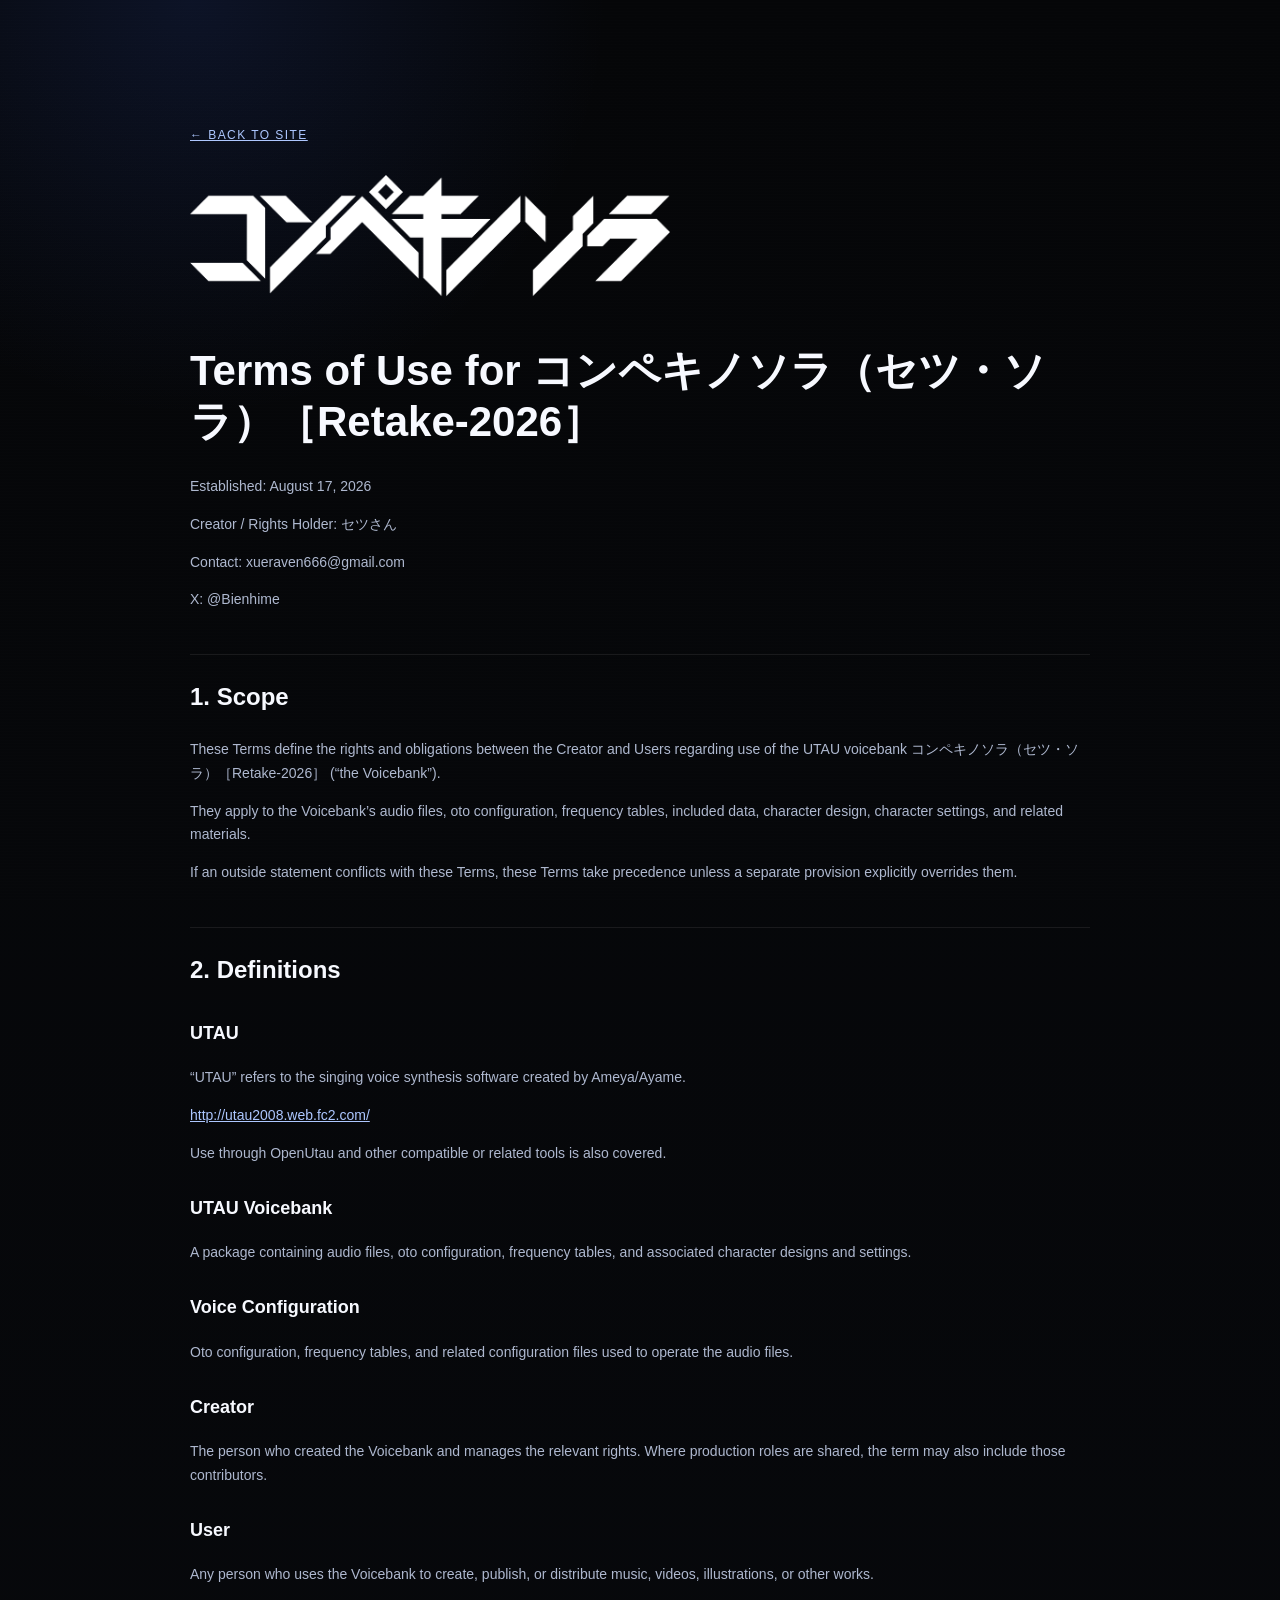
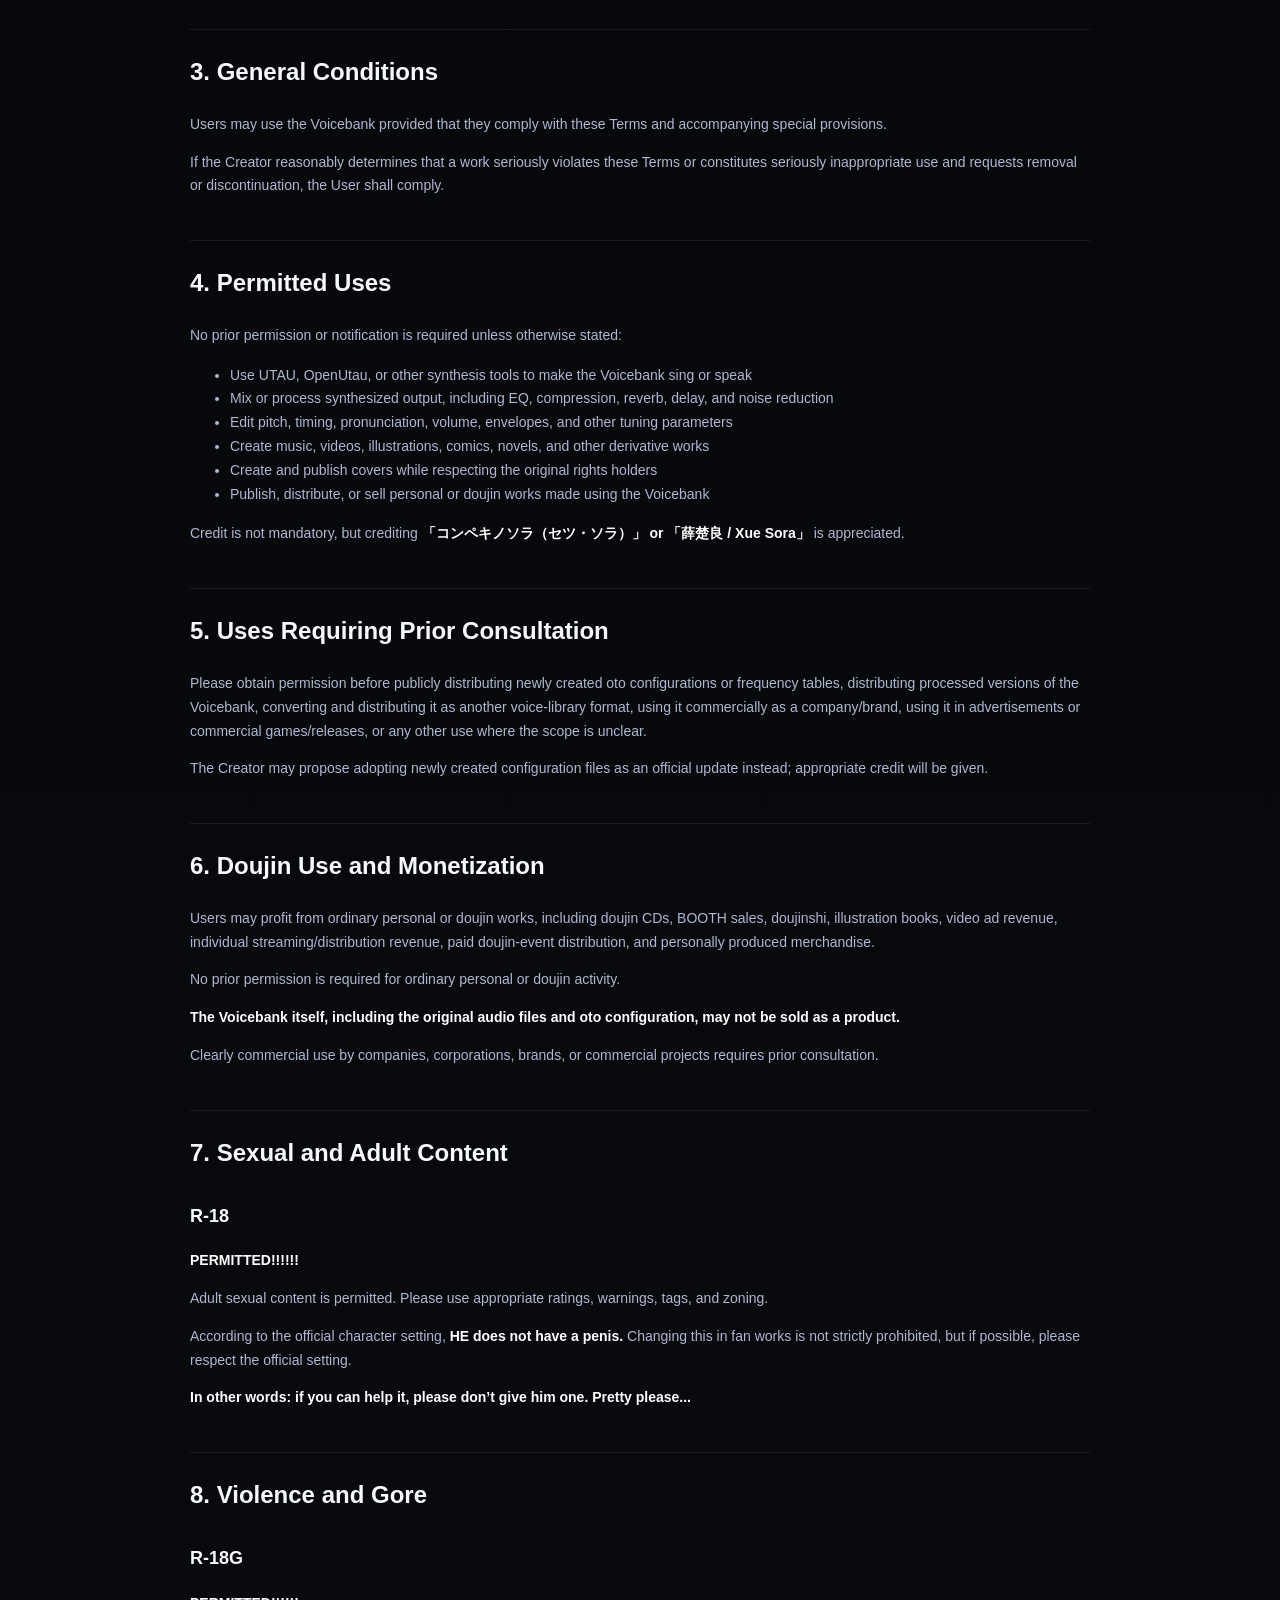
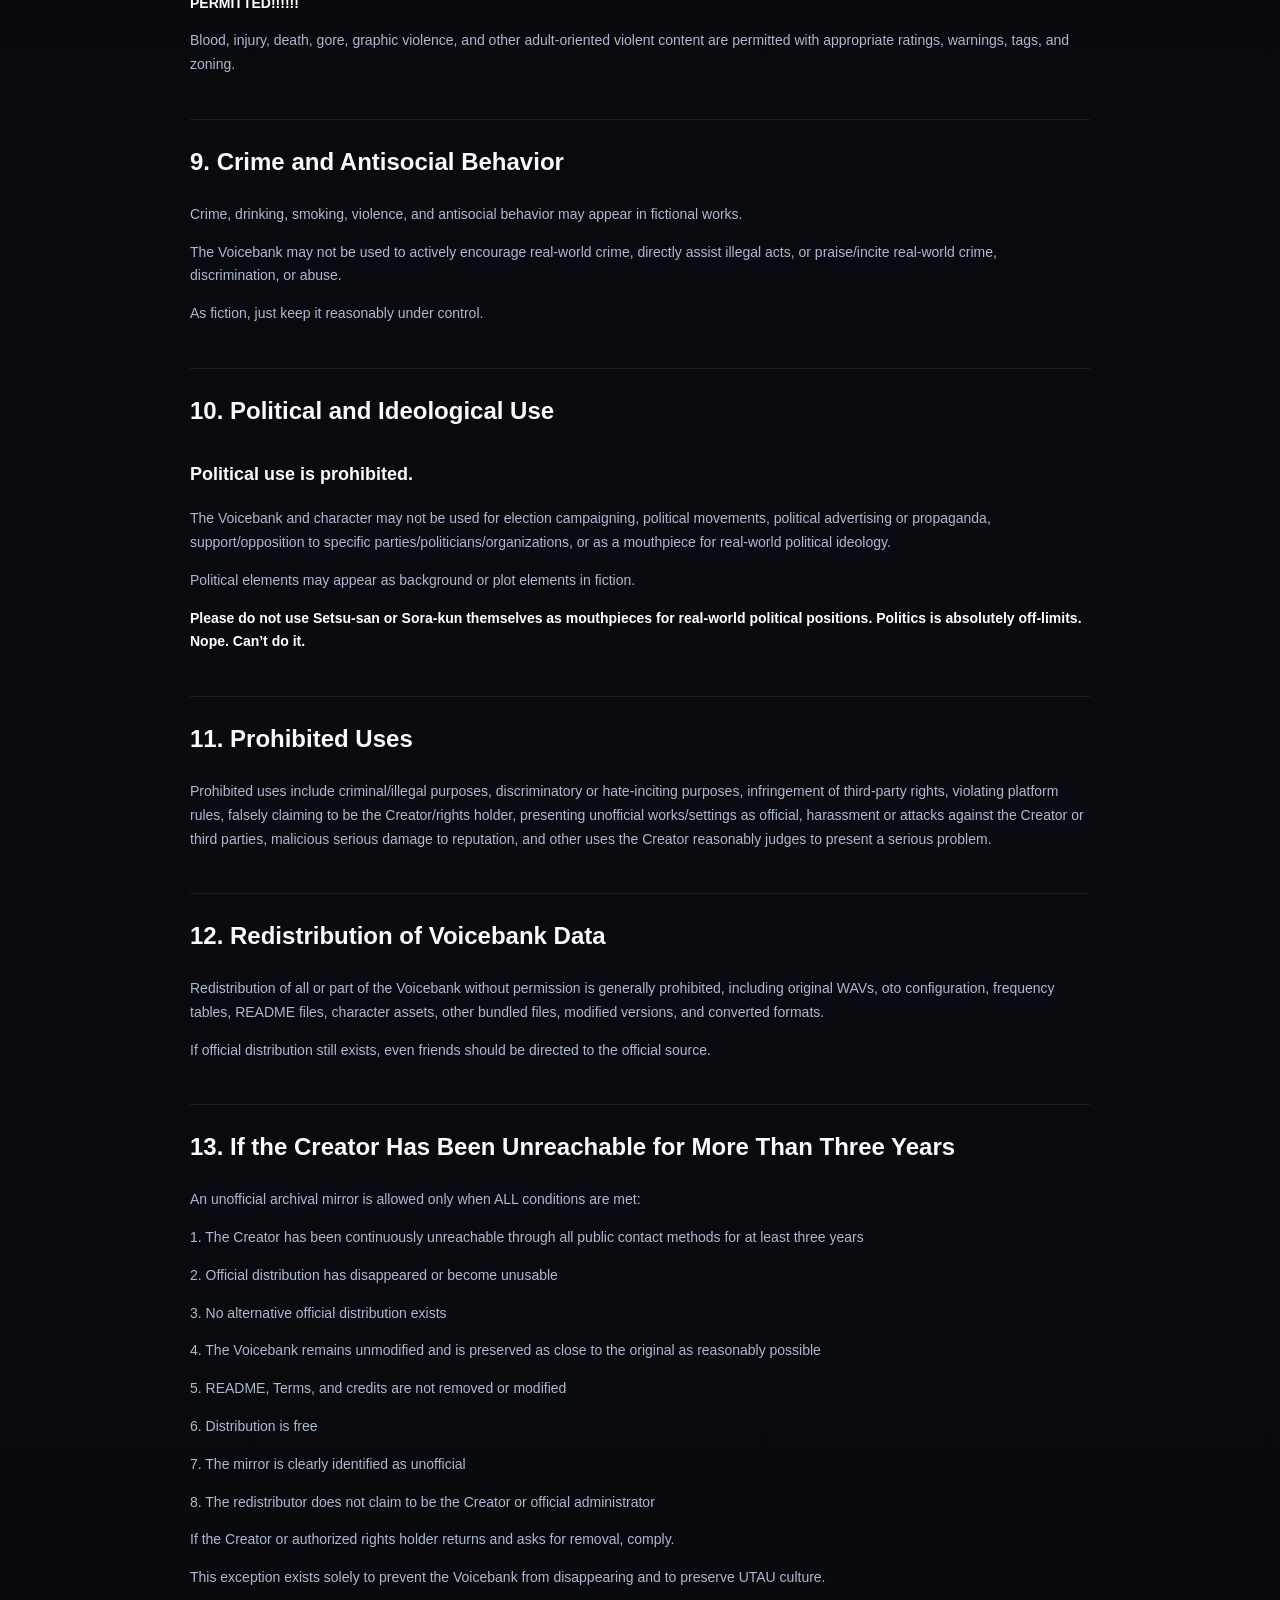
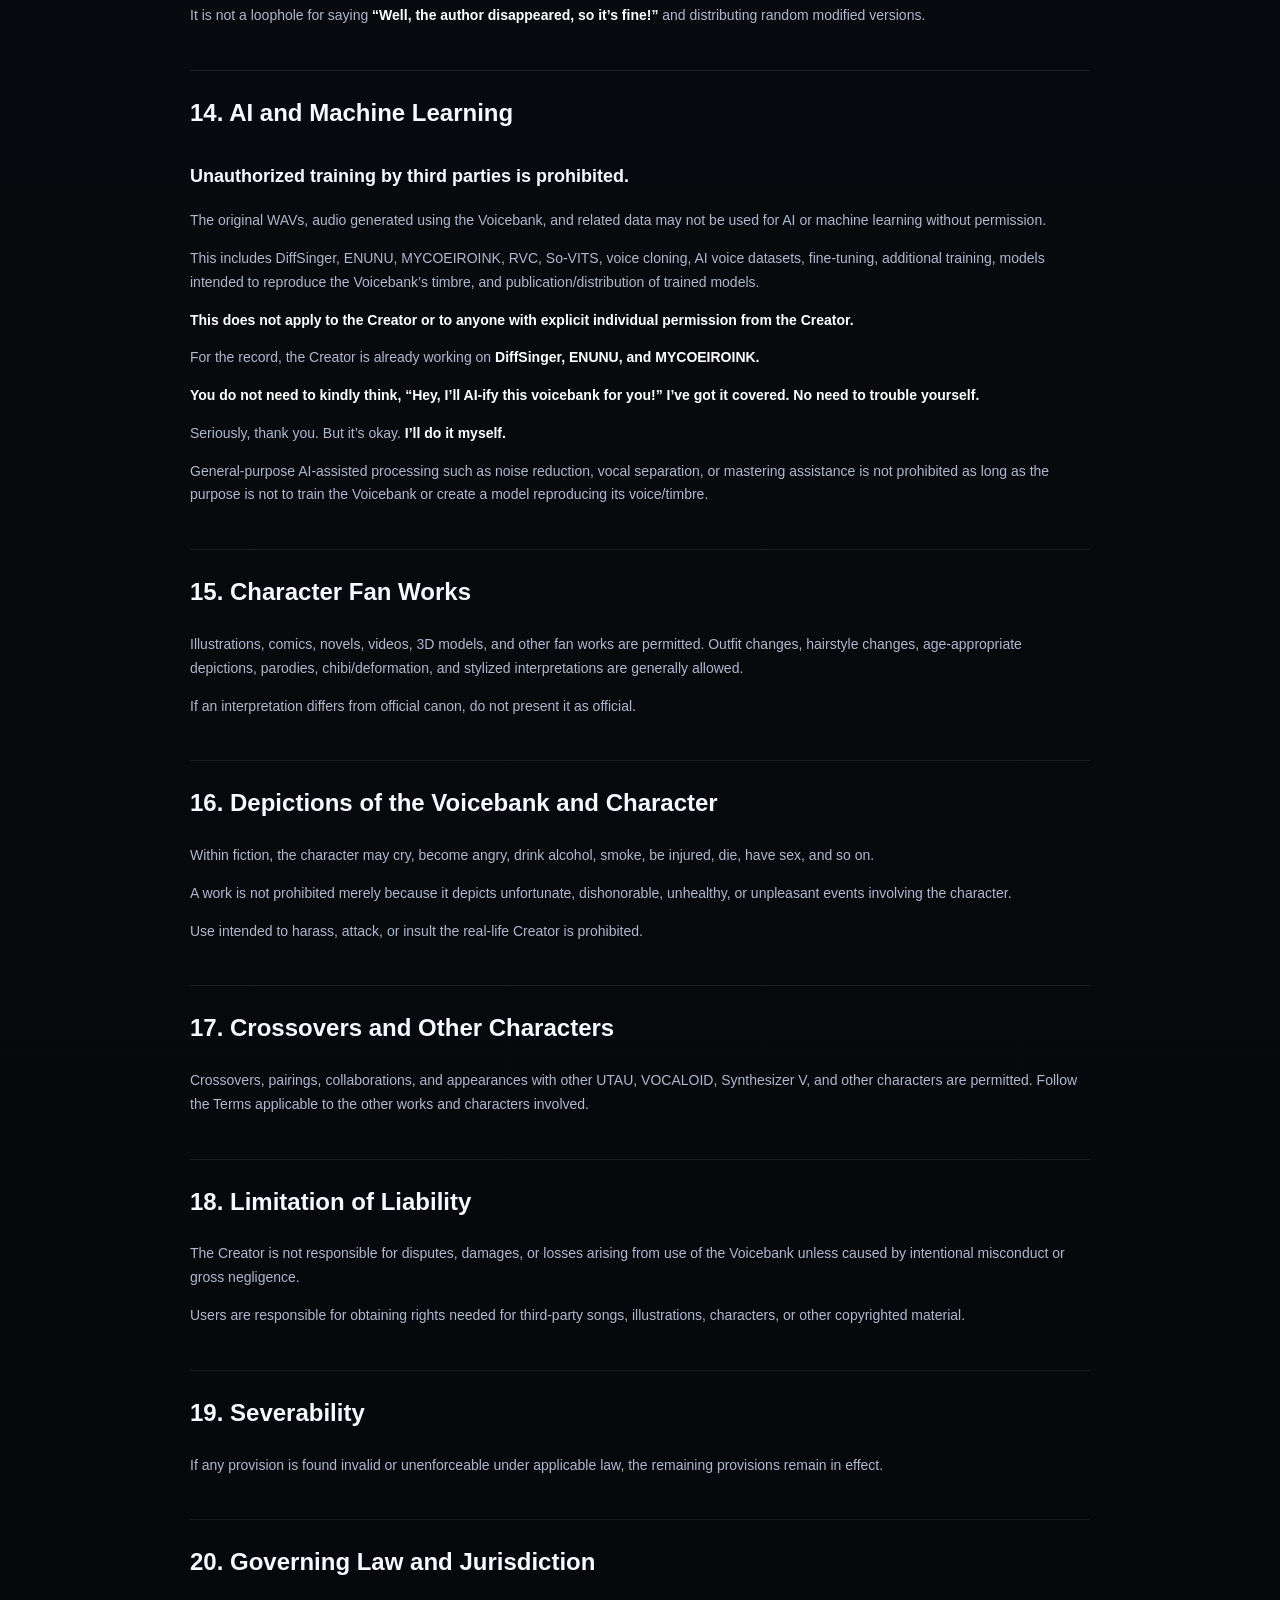
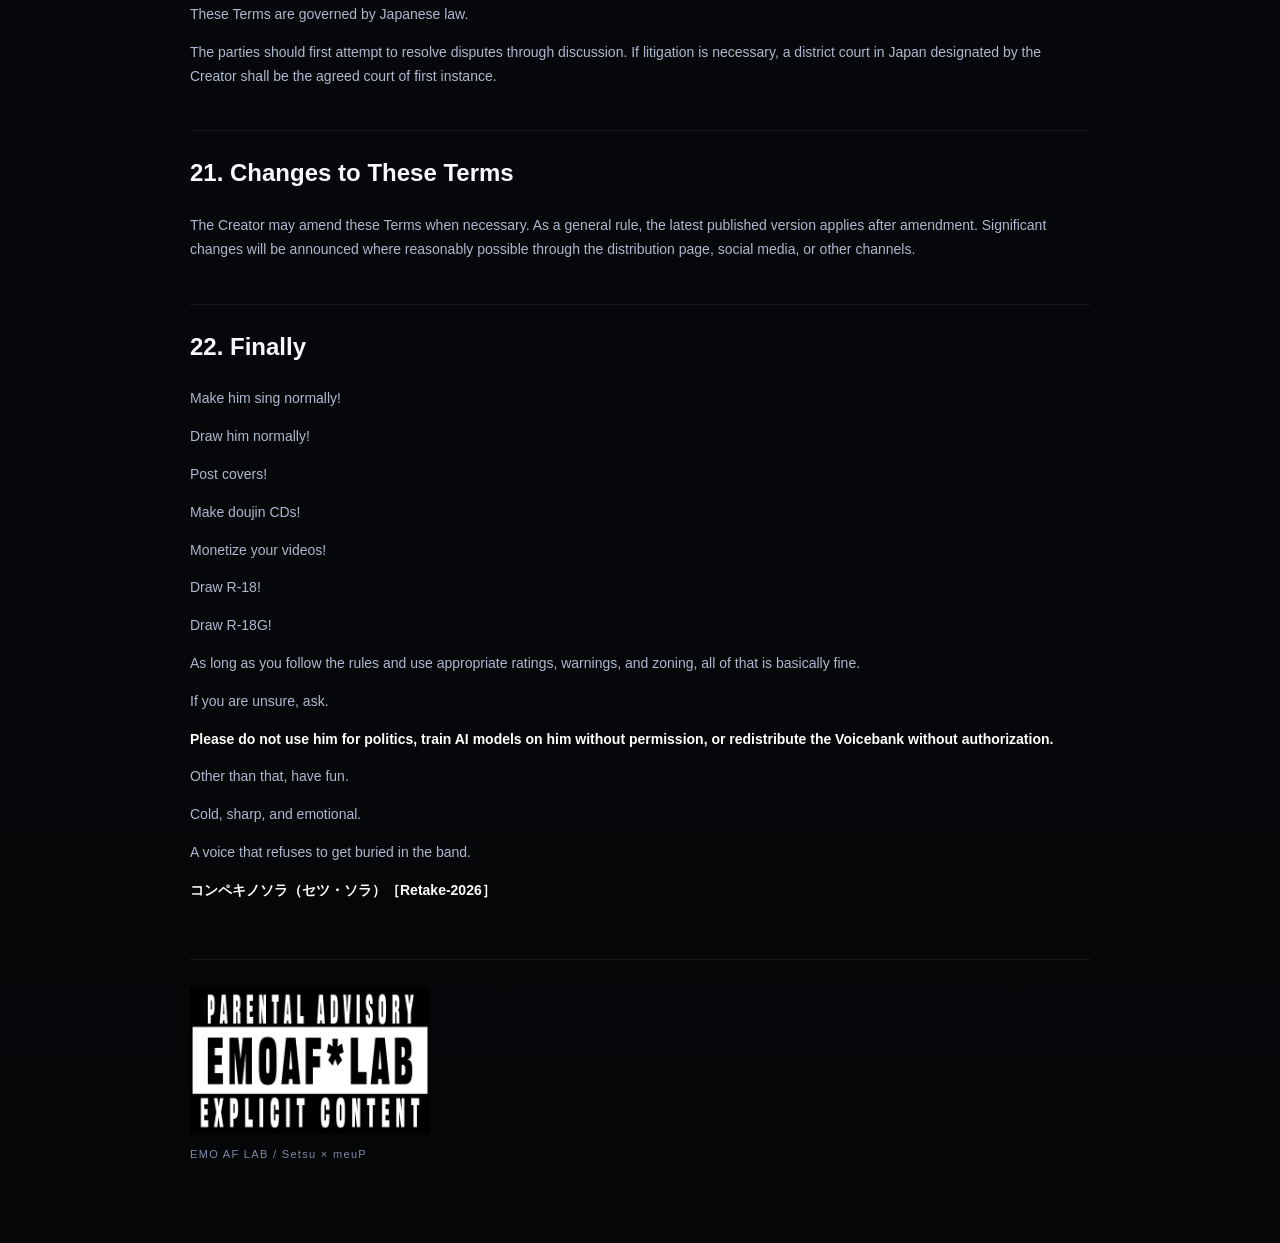
==== terms-en.html @ 0fb24a4a "Upload official website" ====
<!DOCTYPE html><html lang="en"><head><meta charset="UTF-8"><meta name="viewport" content="width=device-width,initial-scale=1">
<title>Terms of Use | コンペキノソラ</title><link rel="stylesheet" href="style.css">

<style>
.terms-page{padding:120px 0 80px}
.terms-logo{width:min(480px,80%);margin-bottom:40px}
.terms-body{max-width:900px}
.terms-body h1{font-size:42px;line-height:1.2}
.terms-body h2{font-size:24px;margin-top:42px;border-top:1px solid rgba(255,255,255,.08);padding-top:22px}
.terms-body h3{font-size:18px;margin-top:27px}
.terms-body p,.terms-body li{color:#aeb8cf;font-size:14px}
.terms-body strong{color:#fff}
.terms-body a{color:#adc7ff;text-decoration:underline}
.back{display:inline-block;margin:0 0 30px;color:#91adf4;font-size:12px;letter-spacing:.12em}
.terms-duo-footer{
  margin-top:56px;
  padding-top:28px;
  border-top:1px solid rgba(255,255,255,.08);
  display:flex;
  flex-direction:column;
  align-items:flex-start;
  gap:12px;
}
.terms-duo-logo{
  width:min(240px,58vw);
  display:block;
}
.terms-duo-footer p{
  margin:0;
  color:#7d8aa8;
  font-size:11px;
  letter-spacing:.12em;
}
</style>
</head><body><div class="terms-page"><div class="wrap terms-body">
<a class="back" href="index.html">← BACK TO SITE</a><img class="terms-logo" src="assets/logo-white.png" alt="">
<h1>Terms of Use for コンペキノソラ（セツ・ソラ）［Retake-2026］</h1>
<p>Established: August 17, 2026</p>
<p>Creator / Rights Holder: セツさん</p>
<p>Contact: xueraven666@gmail.com</p>
<p>X: @Bienhime</p>
<h2>1. Scope</h2>
<p>These Terms define the rights and obligations between the Creator and Users regarding use of the UTAU voicebank コンペキノソラ（セツ・ソラ）［Retake-2026］ (“the Voicebank”).</p>
<p>They apply to the Voicebank’s audio files, oto configuration, frequency tables, included data, character design, character settings, and related materials.</p>
<p>If an outside statement conflicts with these Terms, these Terms take precedence unless a separate provision explicitly overrides them.</p>
<h2>2. Definitions</h2>
<h3>UTAU</h3>
<p>“UTAU” refers to the singing voice synthesis software created by Ameya/Ayame.</p>
<p><a href="http://utau2008.web.fc2.com/" target="_blank" rel="noreferrer">http://utau2008.web.fc2.com/</a></p>
<p>Use through OpenUtau and other compatible or related tools is also covered.</p>
<h3>UTAU Voicebank</h3>
<p>A package containing audio files, oto configuration, frequency tables, and associated character designs and settings.</p>
<h3>Voice Configuration</h3>
<p>Oto configuration, frequency tables, and related configuration files used to operate the audio files.</p>
<h3>Creator</h3>
<p>The person who created the Voicebank and manages the relevant rights. Where production roles are shared, the term may also include those contributors.</p>
<h3>User</h3>
<p>Any person who uses the Voicebank to create, publish, or distribute music, videos, illustrations, or other works.</p>
<h2>3. General Conditions</h2>
<p>Users may use the Voicebank provided that they comply with these Terms and accompanying special provisions.</p>
<p>If the Creator reasonably determines that a work seriously violates these Terms or constitutes seriously inappropriate use and requests removal or discontinuation, the User shall comply.</p>
<h2>4. Permitted Uses</h2>
<p>No prior permission or notification is required unless otherwise stated:</p>
<ul>
<li>Use UTAU, OpenUtau, or other synthesis tools to make the Voicebank sing or speak</li>
<li>Mix or process synthesized output, including EQ, compression, reverb, delay, and noise reduction</li>
<li>Edit pitch, timing, pronunciation, volume, envelopes, and other tuning parameters</li>
<li>Create music, videos, illustrations, comics, novels, and other derivative works</li>
<li>Create and publish covers while respecting the original rights holders</li>
<li>Publish, distribute, or sell personal or doujin works made using the Voicebank</li>
</ul>
<p>Credit is not mandatory, but crediting <strong>「コンペキノソラ（セツ・ソラ）」 or 「薛楚良 / Xue Sora」</strong> is appreciated.</p>
<h2>5. Uses Requiring Prior Consultation</h2>
<p>Please obtain permission before publicly distributing newly created oto configurations or frequency tables, distributing processed versions of the Voicebank, converting and distributing it as another voice-library format, using it commercially as a company/brand, using it in advertisements or commercial games/releases, or any other use where the scope is unclear.</p>
<p>The Creator may propose adopting newly created configuration files as an official update instead; appropriate credit will be given.</p>
<h2>6. Doujin Use and Monetization</h2>
<p>Users may profit from ordinary personal or doujin works, including doujin CDs, BOOTH sales, doujinshi, illustration books, video ad revenue, individual streaming/distribution revenue, paid doujin-event distribution, and personally produced merchandise.</p>
<p>No prior permission is required for ordinary personal or doujin activity.</p>
<p><strong>The Voicebank itself, including the original audio files and oto configuration, may not be sold as a product.</strong></p>
<p>Clearly commercial use by companies, corporations, brands, or commercial projects requires prior consultation.</p>
<h2>7. Sexual and Adult Content</h2>
<h3>R-18</h3>
<p><strong>PERMITTED!!!!!!</strong></p>
<p>Adult sexual content is permitted. Please use appropriate ratings, warnings, tags, and zoning.</p>
<p>According to the official character setting, <strong>HE does not have a penis.</strong> Changing this in fan works is not strictly prohibited, but if possible, please respect the official setting.</p>
<p><strong>In other words: if you can help it, please don’t give him one. Pretty please...</strong></p>
<h2>8. Violence and Gore</h2>
<h3>R-18G</h3>
<p><strong>PERMITTED!!!!!!</strong></p>
<p>Blood, injury, death, gore, graphic violence, and other adult-oriented violent content are permitted with appropriate ratings, warnings, tags, and zoning.</p>
<h2>9. Crime and Antisocial Behavior</h2>
<p>Crime, drinking, smoking, violence, and antisocial behavior may appear in fictional works.</p>
<p>The Voicebank may not be used to actively encourage real-world crime, directly assist illegal acts, or praise/incite real-world crime, discrimination, or abuse.</p>
<p>As fiction, just keep it reasonably under control.</p>
<h2>10. Political and Ideological Use</h2>
<h3>Political use is prohibited.</h3>
<p>The Voicebank and character may not be used for election campaigning, political movements, political advertising or propaganda, support/opposition to specific parties/politicians/organizations, or as a mouthpiece for real-world political ideology.</p>
<p>Political elements may appear as background or plot elements in fiction.</p>
<p><strong>Please do not use Setsu-san or Sora-kun themselves as mouthpieces for real-world political positions. Politics is absolutely off-limits. Nope. Can’t do it.</strong></p>
<h2>11. Prohibited Uses</h2>
<p>Prohibited uses include criminal/illegal purposes, discriminatory or hate-inciting purposes, infringement of third-party rights, violating platform rules, falsely claiming to be the Creator/rights holder, presenting unofficial works/settings as official, harassment or attacks against the Creator or third parties, malicious serious damage to reputation, and other uses the Creator reasonably judges to present a serious problem.</p>
<h2>12. Redistribution of Voicebank Data</h2>
<p>Redistribution of all or part of the Voicebank without permission is generally prohibited, including original WAVs, oto configuration, frequency tables, README files, character assets, other bundled files, modified versions, and converted formats.</p>
<p>If official distribution still exists, even friends should be directed to the official source.</p>
<h2>13. If the Creator Has Been Unreachable for More Than Three Years</h2>
<p>An unofficial archival mirror is allowed only when ALL conditions are met:</p>
<p>1. The Creator has been continuously unreachable through all public contact methods for at least three years</p>
<p>2. Official distribution has disappeared or become unusable</p>
<p>3. No alternative official distribution exists</p>
<p>4. The Voicebank remains unmodified and is preserved as close to the original as reasonably possible</p>
<p>5. README, Terms, and credits are not removed or modified</p>
<p>6. Distribution is free</p>
<p>7. The mirror is clearly identified as unofficial</p>
<p>8. The redistributor does not claim to be the Creator or official administrator</p>
<p>If the Creator or authorized rights holder returns and asks for removal, comply.</p>
<p>This exception exists solely to prevent the Voicebank from disappearing and to preserve UTAU culture.</p>
<p>It is not a loophole for saying <strong>“Well, the author disappeared, so it’s fine!”</strong> and distributing random modified versions.</p>
<h2>14. AI and Machine Learning</h2>
<h3>Unauthorized training by third parties is prohibited.</h3>
<p>The original WAVs, audio generated using the Voicebank, and related data may not be used for AI or machine learning without permission.</p>
<p>This includes DiffSinger, ENUNU, MYCOEIROINK, RVC, So-VITS, voice cloning, AI voice datasets, fine-tuning, additional training, models intended to reproduce the Voicebank’s timbre, and publication/distribution of trained models.</p>
<p><strong>This does not apply to the Creator or to anyone with explicit individual permission from the Creator.</strong></p>
<p>For the record, the Creator is already working on <strong>DiffSinger, ENUNU, and MYCOEIROINK.</strong></p>
<p><strong>You do not need to kindly think, “Hey, I’ll AI-ify this voicebank for you!” I’ve got it covered. No need to trouble yourself.</strong></p>
<p>Seriously, thank you. But it’s okay. <strong>I’ll do it myself.</strong></p>
<p>General-purpose AI-assisted processing such as noise reduction, vocal separation, or mastering assistance is not prohibited as long as the purpose is not to train the Voicebank or create a model reproducing its voice/timbre.</p>
<h2>15. Character Fan Works</h2>
<p>Illustrations, comics, novels, videos, 3D models, and other fan works are permitted. Outfit changes, hairstyle changes, age-appropriate depictions, parodies, chibi/deformation, and stylized interpretations are generally allowed.</p>
<p>If an interpretation differs from official canon, do not present it as official.</p>
<h2>16. Depictions of the Voicebank and Character</h2>
<p>Within fiction, the character may cry, become angry, drink alcohol, smoke, be injured, die, have sex, and so on.</p>
<p>A work is not prohibited merely because it depicts unfortunate, dishonorable, unhealthy, or unpleasant events involving the character.</p>
<p>Use intended to harass, attack, or insult the real-life Creator is prohibited.</p>
<h2>17. Crossovers and Other Characters</h2>
<p>Crossovers, pairings, collaborations, and appearances with other UTAU, VOCALOID, Synthesizer V, and other characters are permitted. Follow the Terms applicable to the other works and characters involved.</p>
<h2>18. Limitation of Liability</h2>
<p>The Creator is not responsible for disputes, damages, or losses arising from use of the Voicebank unless caused by intentional misconduct or gross negligence.</p>
<p>Users are responsible for obtaining rights needed for third-party songs, illustrations, characters, or other copyrighted material.</p>
<h2>19. Severability</h2>
<p>If any provision is found invalid or unenforceable under applicable law, the remaining provisions remain in effect.</p>
<h2>20. Governing Law and Jurisdiction</h2>
<p>These Terms are governed by Japanese law.</p>
<p>The parties should first attempt to resolve disputes through discussion. If litigation is necessary, a district court in Japan designated by the Creator shall be the agreed court of first instance.</p>
<h2>21. Changes to These Terms</h2>
<p>The Creator may amend these Terms when necessary. As a general rule, the latest published version applies after amendment. Significant changes will be announced where reasonably possible through the distribution page, social media, or other channels.</p>
<h2>22. Finally</h2>
<p>Make him sing normally!</p>
<p>Draw him normally!</p>
<p>Post covers!</p>
<p>Make doujin CDs!</p>
<p>Monetize your videos!</p>
<p>Draw R-18!</p>
<p>Draw R-18G!</p>
<p>As long as you follow the rules and use appropriate ratings, warnings, and zoning, all of that is basically fine.</p>
<p>If you are unsure, ask.</p>
<p><strong>Please do not use him for politics, train AI models on him without permission, or redistribute the Voicebank without authorization.</strong></p>
<p>Other than that, have fun.</p>
<p>Cold, sharp, and emotional.</p>
<p>A voice that refuses to get buried in the band.</p>
<p><strong>コンペキノソラ（セツ・ソラ）［Retake-2026］</strong></p>

<div class="terms-duo-footer">
  <img class="terms-duo-logo" src="assets/emoaf-lab.png" alt="EMO AF LAB">
  <p>EMO AF LAB / Setsu × meuP</p>
</div>

</div></div></body></html>
---- style.css ----
:root{
  --ink:#050608;
  --ink2:#0a0c11;
  --panel:#0d1018;
  --line:rgba(120,162,255,.20);
  --blue:#76a2ff;
  --ice:#dce8ff;
  --muted:#8e9ab7;
  --white:#f7f9ff;
  --max:1180px;
}
*{box-sizing:border-box}
html{scroll-behavior:smooth}
body{
  margin:0;
  color:var(--white);
  background:
    radial-gradient(circle at 15% 0%,rgba(59,99,225,.14),transparent 26rem),
    linear-gradient(180deg,#050608 0%,#090b10 52%,#050608 100%);
  font-family:Inter,"Helvetica Neue","Arial Narrow","Noto Sans JP","Yu Gothic UI",sans-serif;
  line-height:1.7;
  overflow-x:hidden;
}
body:before{
  content:"";
  position:fixed; inset:0; pointer-events:none; z-index:999;
  opacity:.08;
  background-image:
    repeating-linear-gradient(0deg,rgba(255,255,255,.12) 0,rgba(255,255,255,.12) 1px,transparent 1px,transparent 3px);
  mix-blend-mode:overlay;
}
a{color:inherit;text-decoration:none}
img{max-width:100%;display:block}
.wrap{width:min(var(--max),calc(100% - 36px));margin:auto}

.nav{
  position:fixed;left:0;right:0;top:0;z-index:30;
  border-bottom:1px solid rgba(255,255,255,.08);
  background:rgba(3,4,7,.64);
  backdrop-filter:blur(15px);
}
.nav-inner{
  height:68px;display:flex;align-items:center;justify-content:space-between;gap:24px
}
.nav-logo{width:230px;max-height:38px;object-fit:contain;object-position:left center}
.nav-links{display:flex;gap:21px;font-size:12px;letter-spacing:.13em;font-weight:800}
.nav-links a{color:#a9b3c9;transition:.2s}
.nav-links a:hover{color:white;text-shadow:0 0 14px rgba(118,162,255,.8)}

.hero{
  min-height:100svh;
  display:flex;align-items:flex-end;
  position:relative;
  background:
    linear-gradient(180deg,rgba(0,0,0,.12) 0%,rgba(0,0,0,.02) 42%,rgba(0,0,0,.78) 92%,#050608 100%),
    url("assets/hero-blue.jpg") center 55%/cover no-repeat;
}
.hero:after{
  content:"";position:absolute;inset:0;pointer-events:none;
  box-shadow:inset 0 -100px 120px #050608;
}
.hero-copy{position:relative;z-index:2;padding:130px 0 68px;max-width:780px}
.eyebrow{font-size:11px;letter-spacing:.23em;color:#a9c3ff;font-weight:900;margin-bottom:18px}
.hero h1{
  font-size:clamp(29px,5.3vw,68px);line-height:1.05;letter-spacing:.02em;margin:0 0 19px;
  text-shadow:0 2px 30px rgba(17,49,129,.38)
}
.hero p{font-size:clamp(15px,1.55vw,19px);color:#e7edfb;margin:0 0 25px;white-space:pre-line}
.tags{display:flex;gap:8px;flex-wrap:wrap;margin:0 0 25px}
.tag{
  border:1px solid rgba(154,184,255,.35);background:rgba(2,5,13,.55);
  padding:6px 11px;font-size:10px;letter-spacing:.14em;font-weight:900;color:#d9e4ff
}
.buttons{display:flex;gap:10px;flex-wrap:wrap}
.btn{
  display:inline-flex;align-items:center;justify-content:center;
  min-height:44px;padding:0 16px;border:1px solid rgba(255,255,255,.18);
  background:rgba(0,0,0,.48);font-size:11px;letter-spacing:.15em;font-weight:900;
  transition:.2s;cursor:pointer
}
.btn:hover{transform:translateY(-2px);border-color:#91b1ff;box-shadow:0 0 24px rgba(63,111,255,.22)}
.btn.primary{background:#edf2ff;color:#071020;border-color:#edf2ff}

.section{padding:90px 0;border-top:1px solid rgba(255,255,255,.055)}
.section-head{display:flex;justify-content:space-between;align-items:end;gap:20px;margin-bottom:34px}
.kicker{font-size:10px;letter-spacing:.22em;color:#7186bb;font-weight:900}
.section h2{margin:3px 0 0;font-size:clamp(27px,4vw,48px);letter-spacing:.02em}
.section-note{max-width:480px;color:var(--muted);font-size:13px}

.grid{display:grid;grid-template-columns:repeat(12,1fr);gap:16px}
.card{
  background:linear-gradient(180deg,rgba(18,22,33,.92),rgba(10,12,18,.94));
  border:1px solid var(--line);padding:25px;position:relative;overflow:hidden
}
.card:after{
  content:"";position:absolute;right:-45px;bottom:-70px;width:180px;height:180px;
  border:1px solid rgba(99,136,236,.12);transform:rotate(45deg)
}
.span-4{grid-column:span 4}.span-5{grid-column:span 5}.span-6{grid-column:span 6}.span-7{grid-column:span 7}.span-8{grid-column:span 8}.span-12{grid-column:span 12}
.card-label{font-size:9px;letter-spacing:.18em;font-weight:900;color:#7790cc;margin-bottom:13px}
.big{font-size:24px;font-weight:900;line-height:1.25;margin-bottom:8px}
.card p{margin:0;color:#a5aec4;font-size:13px}
.voice-lines{display:grid;grid-template-columns:repeat(6,1fr);gap:6px;margin-top:19px}
.voice-lines span{
  border-top:2px solid #729eff;background:linear-gradient(180deg,rgba(92,130,240,.13),transparent);
  padding:11px 3px 8px;text-align:center;color:#e4ebff;font-size:11px;font-weight:800
}

.profile{display:grid;grid-template-columns:150px 1fr;border-top:1px solid rgba(255,255,255,.07)}
.profile div{padding:10px 0;border-bottom:1px solid rgba(255,255,255,.07);font-size:13px}
.profile div:nth-child(odd){color:#7180a2;font-weight:800}
.profile div:nth-child(even){color:#dbe3f5}

.demo{
  min-height:260px;display:flex;flex-direction:column;justify-content:flex-end;
  background:
   linear-gradient(180deg,transparent,rgba(2,4,8,.96)),
   radial-gradient(circle at 80% 15%,rgba(75,112,225,.27),transparent 35%),
   #0e1119;
}
.demo h3{font-size:30px;margin:0 0 2px}
.demo small{color:#7180a2;letter-spacing:.08em}
.demo-links{display:flex;gap:8px;margin-top:17px;flex-wrap:wrap}

.rule-strip{display:grid;grid-template-columns:repeat(6,1fr);border:1px solid var(--line)}
.rule{
  padding:20px 13px;min-height:112px;border-right:1px solid var(--line);
  background:rgba(11,14,21,.86)
}
.rule:last-child{border-right:0}
.rule b{display:block;font-size:11px;letter-spacing:.09em;margin-bottom:8px}
.rule span{font-size:12px;color:#8995af}
.rule.ok b{color:#c9dbff}.rule.no b{color:#fff}

.download{
  display:grid;grid-template-columns:1.3fr .7fr;gap:16px;align-items:stretch
}
.download-main{
  padding:36px;background:
    linear-gradient(130deg,rgba(57,88,174,.18),transparent 55%),
    #0c0f16;border:1px solid var(--line)
}
.download-main h3{font-size:clamp(27px,4vw,48px);margin:2px 0 8px}
.download-main p{color:#929eb8;max-width:650px}
.download-side{padding:28px;border:1px solid var(--line);background:#090b10}
.download-side code{color:#b9ccff;font-size:12px}
.disabled{opacity:.62;cursor:not-allowed}

.footer{
  border-top:1px solid rgba(255,255,255,.07);padding:42px 0 55px
}
.footer-grid{display:flex;justify-content:space-between;gap:34px;align-items:end}
.footer-logo{width:240px;opacity:.92}
.emoaf{width:150px;margin-top:25px;filter:none}
.footer p{font-size:11px;color:#68748e;margin:8px 0 0}
.footer-right{text-align:right;font-size:10px;letter-spacing:.1em;color:#63708b}

.reveal{opacity:0;transform:translateY(14px);transition:.6s ease}
.reveal.visible{opacity:1;transform:none}

@media(max-width:850px){
  .nav-links{display:none}.nav-logo{width:190px}
  .hero{background-position:57% center}
  .hero-copy{padding-bottom:50px}
  .span-4,.span-5,.span-6,.span-7,.span-8{grid-column:span 12}
  .rule-strip{grid-template-columns:repeat(2,1fr)}
  .rule{border-bottom:1px solid var(--line)}
  .download{grid-template-columns:1fr}
  .section-head{display:block}.section-note{margin-top:13px}
}
@media(max-width:560px){
  .wrap{width:min(var(--max),calc(100% - 22px))}
  .hero{min-height:800px;background-position:58% center}
  .hero h1{font-size:35px}
  .hero p{font-size:14px}
  .section{padding:68px 0}
  .profile{grid-template-columns:110px 1fr}
  .voice-lines{grid-template-columns:repeat(3,1fr)}
  .rule-strip{grid-template-columns:1fr}
  .rule{border-right:0}
  .footer-grid{display:block}.footer-right{text-align:left;margin-top:30px}
}


.character-shell{
  position:relative;
  overflow:hidden;
  background:
    radial-gradient(circle at 24% 32%, rgba(88,125,240,.18), transparent 22rem),
    linear-gradient(180deg,rgba(14,18,29,.98),rgba(8,10,15,.98));
  border:1px solid var(--line);
  min-height:780px;
  display:grid;
  grid-template-columns:1.05fr .95fr;
  gap:10px;
  align-items:end;
}
.character-shell:before{
  content:"";
  position:absolute; inset:0; pointer-events:none;
  background:
    linear-gradient(90deg, transparent 0 52%, rgba(255,255,255,.035) 52%, transparent 53%),
    radial-gradient(circle at 58% 55%, rgba(120,162,255,.12), transparent 24rem);
}
.character-figure{
  position:relative;
  min-height:780px;
  display:flex;
  align-items:flex-end;
  justify-content:center;
  padding:40px 0 0;
}
.character-figure img{
  width:min(640px,94%);
  max-height:760px;
  object-fit:contain;
  object-position:center bottom;
  filter:
    drop-shadow(0 18px 44px rgba(0,0,0,.55))
    drop-shadow(0 0 28px rgba(82,121,240,.18));
}
.character-info{
  position:relative;
  z-index:1;
  padding:58px 56px 58px 18px;
  align-self:center;
}
.character-name{
  font-size:clamp(36px,5vw,74px);
  line-height:0.98;
  margin:0 0 10px;
}
.character-sub{
  font-size:14px;
  letter-spacing:.16em;
  color:#8da6de;
  font-weight:900;
  margin-bottom:20px;
}
.character-copy{
  font-size:18px;
  color:#edf3ff;
  white-space:pre-line;
  margin:0 0 24px;
}
.mini-grid{
  display:grid;
  grid-template-columns:1fr 1fr;
  gap:10px;
  margin:26px 0 28px;
}
.mini-card{
  border:1px solid rgba(120,162,255,.18);
  background:rgba(9,12,19,.58);
  padding:14px 14px 12px;
}
.mini-card b{
  display:block;
  font-size:10px;
  letter-spacing:.18em;
  color:#7b93cc;
  margin-bottom:7px;
}
.mini-card span{
  font-size:13px;
  color:#edf3ff;
  line-height:1.5;
}
.character-note{
  font-size:12px;
  color:#7f8dad;
  max-width:420px;
}

@media(max-width:980px){
  .character-shell{
    grid-template-columns:1fr;
    min-height:unset;
  }
  .character-figure{
    min-height:540px;
    padding-top:34px;
  }
  .character-figure img{
    width:min(520px,84%);
    max-height:520px;
  }
  .character-info{
    padding:0 24px 32px;
  }
}
@media(max-width:560px){
  .character-figure{
    min-height:430px;
  }
  .character-figure img{
    width:min(410px,88%);
    max-height:430px;
  }
  .character-name{font-size:34px}
  .character-copy{font-size:16px}
  .mini-grid{grid-template-columns:1fr}
}


/* ===== V3 polish ===== */
.character-shell{
  position:relative;
  min-height:900px;
  grid-template-columns:1fr .95fr;
  background:
    radial-gradient(circle at 18% 36%, rgba(96,132,255,.24), transparent 26rem),
    radial-gradient(circle at 36% 78%, rgba(69,112,241,.14), transparent 22rem),
    linear-gradient(180deg, rgba(13,18,29,.98), rgba(7,9,14,.98));
}
.character-shell::after{
  content:"";
  position:absolute; inset:0; pointer-events:none;
  opacity:.18;
  background:
    radial-gradient(circle at 28% 35%, rgba(129,165,255,.34), transparent 18rem),
    repeating-linear-gradient(
      0deg,
      rgba(255,255,255,.10) 0px,
      rgba(255,255,255,.10) 1px,
      transparent 1px,
      transparent 4px
    );
  mix-blend-mode:screen;
}
.character-figure{
  position:relative;
  min-height:900px;
  justify-content:flex-start;
  align-items:flex-end;
  padding-left:6px;
}
.character-figure::before{
  content:"";
  position:absolute;
  left:0; right:12%; bottom:0; top:8%;
  background:
    radial-gradient(circle at 42% 35%, rgba(88,124,236,.36), transparent 18rem),
    radial-gradient(circle at 28% 72%, rgba(54,94,219,.20), transparent 17rem);
  filter:blur(22px);
  pointer-events:none;
}
.character-figure img{
  position:relative;
  z-index:2;
  width:min(900px,112%);
  max-height:980px;
  margin-left:-120px;
  opacity:.46;
  object-fit:contain;
  object-position:left bottom;
  mix-blend-mode:screen;
  filter:
    drop-shadow(0 18px 44px rgba(0,0,0,.45))
    drop-shadow(0 0 34px rgba(82,121,240,.28));
}
.character-info{
  padding:74px 62px 72px 8px;
}
.character-name{
  letter-spacing:.01em;
}
.character-copy{
  font-size:19px;
  max-width:470px;
}
.mini-grid{
  gap:12px;
  margin:30px 0 30px;
}
.mini-card{
  background:rgba(10,13,20,.72);
  backdrop-filter:blur(2px);
}
.character-note{
  max-width:460px;
}

.mag-bar{
  display:inline-block;
  margin-bottom:14px;
  padding:5px 10px;
  border:1px solid rgba(120,162,255,.24);
  background:rgba(10,13,20,.58);
  color:#cfe0ff;
  font-size:10px;
  letter-spacing:.22em;
  font-weight:900;
}

.demo-stack{
  display:grid;
  grid-template-columns:repeat(3,1fr);
  gap:16px;
  margin-top:16px;
}
.demo-mini{
  min-height:150px;
  border:1px solid var(--line);
  background:
    radial-gradient(circle at 82% 20%, rgba(78,118,236,.22), transparent 8rem),
    rgba(10,13,19,.92);
  padding:18px;
  display:flex;
  flex-direction:column;
  justify-content:space-between;
}
.demo-mini b{
  font-size:24px;
  line-height:1;
}
.demo-mini span{
  font-size:12px;
  color:#94a2be;
}

.download{
  position:relative;
  overflow:hidden;
}
.download-side{
  position:relative;
  overflow:hidden;
}
.download-side::after{
  content:"";
  position:absolute;
  inset:0;
  pointer-events:none;
  background:
    linear-gradient(180deg, rgba(8,10,15,.08), rgba(8,10,15,.64));
  z-index:1;
}
.download-deco{
  position:absolute;
  right:-48px;
  bottom:-18px;
  width:250px;
  opacity:.18;
  pointer-events:none;
  mix-blend-mode:screen;
  filter:drop-shadow(0 0 24px rgba(82,121,240,.28));
  z-index:0;
}
.download-side > *{
  position:relative;
  z-index:2;
}

@media(max-width:980px){
  .character-shell{
    min-height:unset;
    grid-template-columns:1fr;
  }
  .character-figure{
    min-height:640px;
    justify-content:center;
    padding-left:0;
  }
  .character-figure img{
    width:min(720px,110%);
    max-height:680px;
    margin-left:-30px;
    opacity:.38;
  }
  .character-info{
    padding:12px 24px 38px;
  }
  .demo-stack{
    grid-template-columns:1fr;
  }
  .download-deco{
    width:190px;
    right:-28px;
    bottom:-10px;
  }
}
@media(max-width:560px){
  .character-figure{
    min-height:480px;
  }
  .character-figure img{
    width:min(520px,125%);
    max-height:520px;
    margin-left:-50px;
    opacity:.32;
  }
  .character-info{
    padding:4px 18px 28px;
  }
  .mag-bar{
    margin-bottom:10px;
  }
}


/* ===== V4 adjustments based on feedback ===== */
.hero{
  min-height:92svh;
  align-items:flex-end;
  background:
    linear-gradient(180deg,rgba(0,0,0,.04) 0%,rgba(0,0,0,.02) 38%,rgba(0,0,0,.34) 82%,#050608 100%),
    url("assets/hero-blue.jpg") center center/cover no-repeat;
}
.hero-copy{
  display:none;
}

.hero-banner-only{
  min-height:92svh;
  display:flex;
  align-items:flex-end;
}

.intro-strip{
  position:relative;
  margin-top:-12px;
  padding:38px 0 18px;
  border-top:1px solid rgba(255,255,255,.06);
  background:
    linear-gradient(180deg, rgba(7,9,14,.98), rgba(5,6,8,1)),
    radial-gradient(circle at 25% 0%, rgba(70,112,241,.10), transparent 18rem);
}
.intro-grid{
  display:grid;
  grid-template-columns:1.05fr .95fr;
  gap:24px;
  align-items:end;
}
.intro-copy h1{
  font-size:clamp(34px,5.3vw,66px);
  line-height:1.02;
  margin:0 0 16px;
}
.intro-copy p{
  font-size:clamp(15px,1.55vw,19px);
  color:#e7edfb;
  margin:0 0 22px;
  white-space:pre-line;
}
.intro-side{
  display:flex;
  flex-direction:column;
  align-items:flex-start;
  justify-content:flex-end;
  gap:16px;
}
.intro-side .eyebrow{
  margin-bottom:0;
}
.scroll-note{
  color:#6f7f9f;
  font-size:11px;
  letter-spacing:.18em;
  font-weight:800;
}

/* Character section: revert to clearer, more solid stand visual */
.character-shell{
  min-height:780px;
  grid-template-columns:1.05fr .95fr;
  background:
    radial-gradient(circle at 24% 32%, rgba(88,125,240,.18), transparent 22rem),
    linear-gradient(180deg,rgba(14,18,29,.98),rgba(8,10,15,.98));
}
.character-shell::after{
  display:none;
}
.character-figure{
  min-height:780px;
  justify-content:center;
  align-items:flex-end;
  padding-left:0;
}
.character-figure::before{
  content:"";
  position:absolute;
  left:7%; right:7%; bottom:0; top:6%;
  background:
    radial-gradient(circle at 42% 35%, rgba(88,124,236,.18), transparent 16rem);
  filter:blur(18px);
  pointer-events:none;
}
.character-figure img{
  width:min(640px,94%);
  max-height:760px;
  margin-left:0;
  opacity:1;
  mix-blend-mode:normal;
  filter:
    drop-shadow(0 18px 44px rgba(0,0,0,.55))
    drop-shadow(0 0 28px rgba(82,121,240,.18));
}
.character-info{
  padding:58px 56px 58px 18px;
}
.character-copy{
  font-size:18px;
  max-width:none;
}

@media(max-width:980px){
  .intro-grid{
    grid-template-columns:1fr;
    gap:18px;
  }
  .intro-side{
    align-items:flex-start;
  }
  .character-shell{
    min-height:unset;
    grid-template-columns:1fr;
  }
  .character-figure{
    min-height:540px;
  }
  .character-figure img{
    width:min(520px,84%);
    max-height:520px;
  }
  .character-info{
    padding:0 24px 32px;
  }
}
@media(max-width:560px){
  .hero, .hero-banner-only{
    min-height:68svh;
  }
  .intro-strip{
    padding:28px 0 14px;
  }
  .intro-copy h1{
    font-size:36px;
  }
  .character-figure{
    min-height:430px;
  }
  .character-figure img{
    width:min(410px,88%);
    max-height:430px;
  }
  .character-info{
    padding:0 18px 26px;
  }
}


/* ===== V7 character layout adjustments ===== */
.character-shell{
  min-height:900px;
  grid-template-columns:0.95fr 1.05fr;
  overflow:hidden;
}

.character-figure{
  min-height:900px;
  position:relative;
  display:flex;
  align-items:flex-end;
  justify-content:flex-start;
  padding:0;
  overflow:hidden;
}

.character-figure::before{
  left:0;
  right:0;
  bottom:0;
  top:0;
  background:
    radial-gradient(circle at 38% 42%, rgba(93,129,244,.26), transparent 19rem),
    radial-gradient(circle at 34% 78%, rgba(63,101,226,.15), transparent 18rem);
  filter:blur(24px);
}

.character-figure img{
  width:min(860px,128%);
  max-height:980px;
  height:auto;
  margin-left:-46px;
  margin-bottom:-6px;
  object-fit:contain;
  object-position:left bottom;
  filter:
    drop-shadow(0 16px 42px rgba(0,0,0,.58))
    drop-shadow(0 0 26px rgba(82,121,240,.18));
}

.character-info{
  padding:64px 62px 60px 24px;
}

.character-name{
  font-size:clamp(34px,4.4vw,70px);
  line-height:.98;
  margin:0 0 14px;
  white-space:nowrap;
  word-break:keep-all;
  overflow-wrap:normal;
  text-wrap:nowrap;
}

.character-sub{
  margin-bottom:24px;
}

.character-copy{
  max-width:560px;
  font-size:18px;
}

.mini-grid{
  grid-template-columns:1fr 1fr;
}

@media(max-width:1200px){
  .character-shell{
    grid-template-columns:1fr 1fr;
  }
  .character-name{
    font-size:clamp(32px,4.1vw,58px);
  }
}

@media(max-width:980px){
  .character-shell{
    min-height:unset;
    grid-template-columns:1fr;
  }
  .character-figure{
    min-height:680px;
    justify-content:center;
  }
  .character-figure img{
    width:min(740px,118%);
    max-height:700px;
    margin-left:-10px;
  }
  .character-info{
    padding:8px 24px 34px;
  }
  .character-name{
    white-space:normal;
    text-wrap:balance;
    font-size:clamp(34px,8vw,54px);
  }
}

@media(max-width:560px){
  .character-figure{
    min-height:480px;
  }
  .character-figure img{
    width:min(520px,125%);
    max-height:500px;
    margin-left:-30px;
  }
  .character-info{
    padding:0 18px 26px;
  }
}
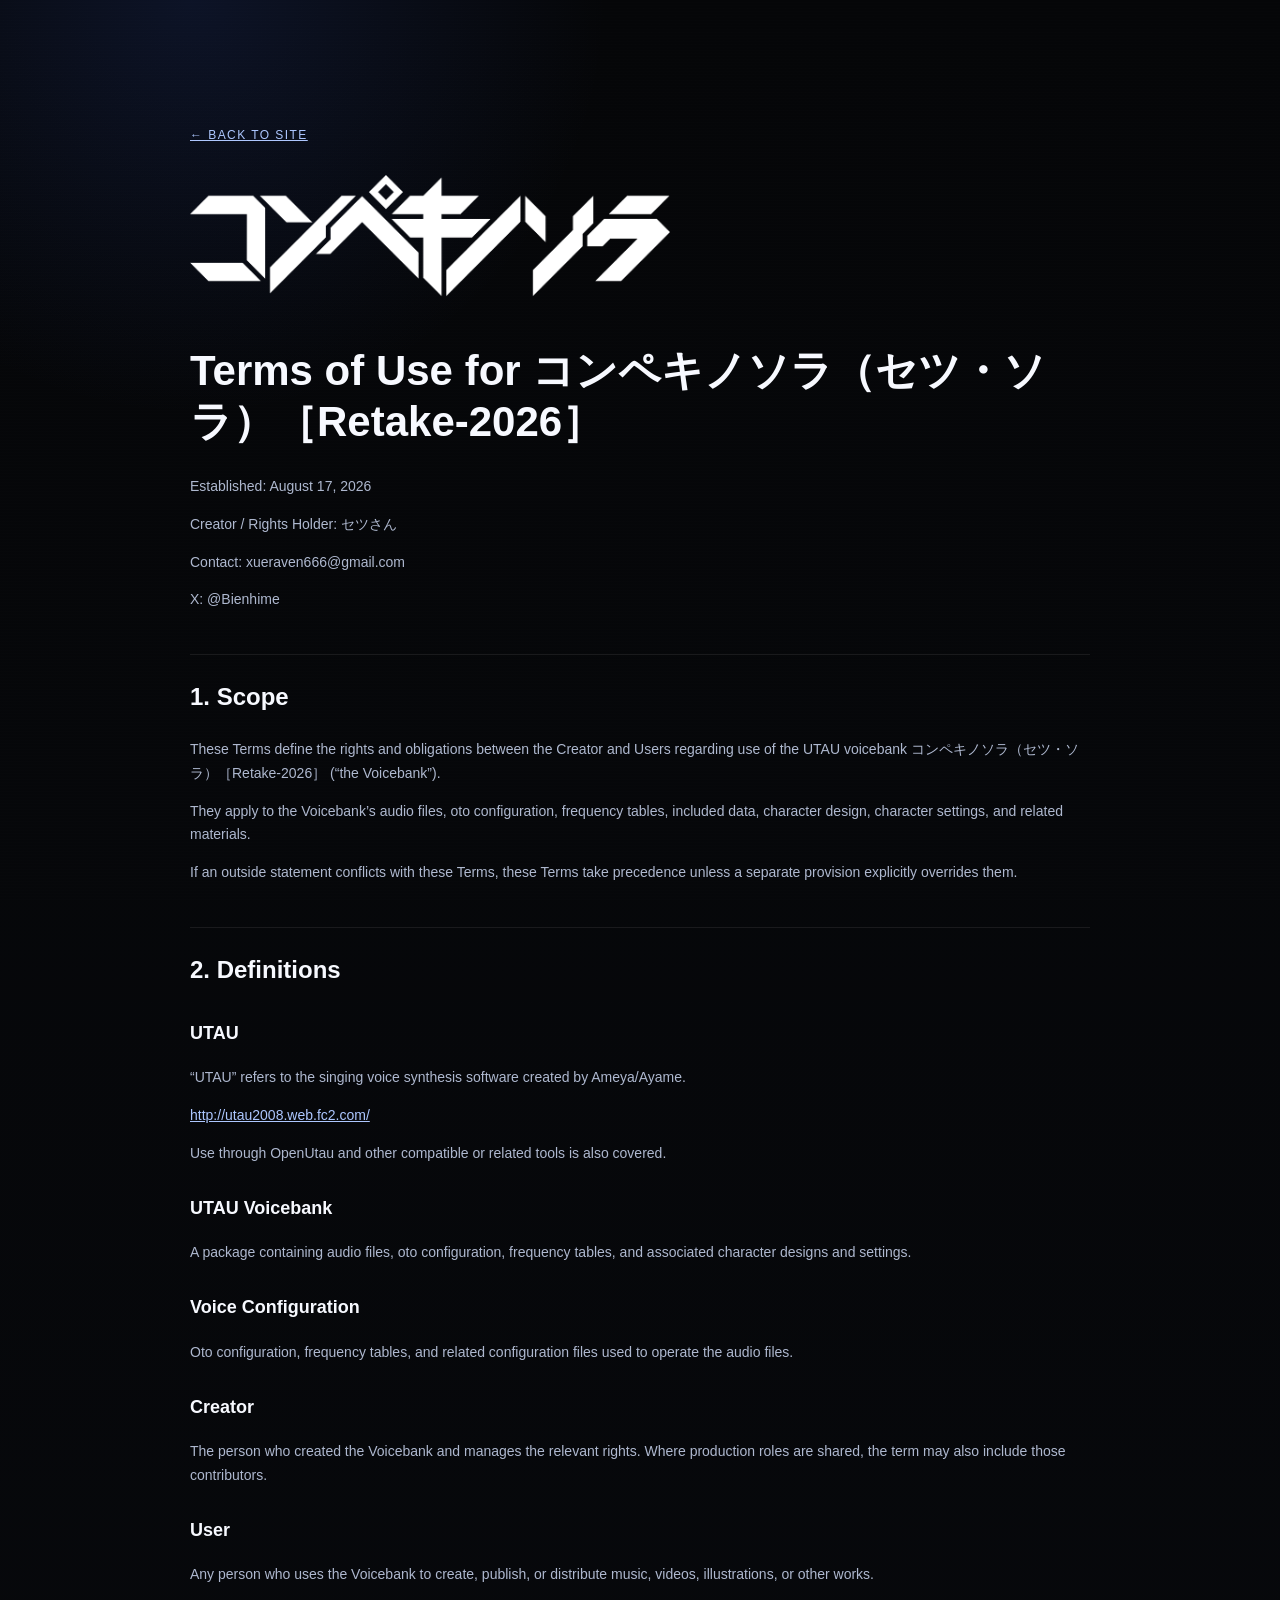
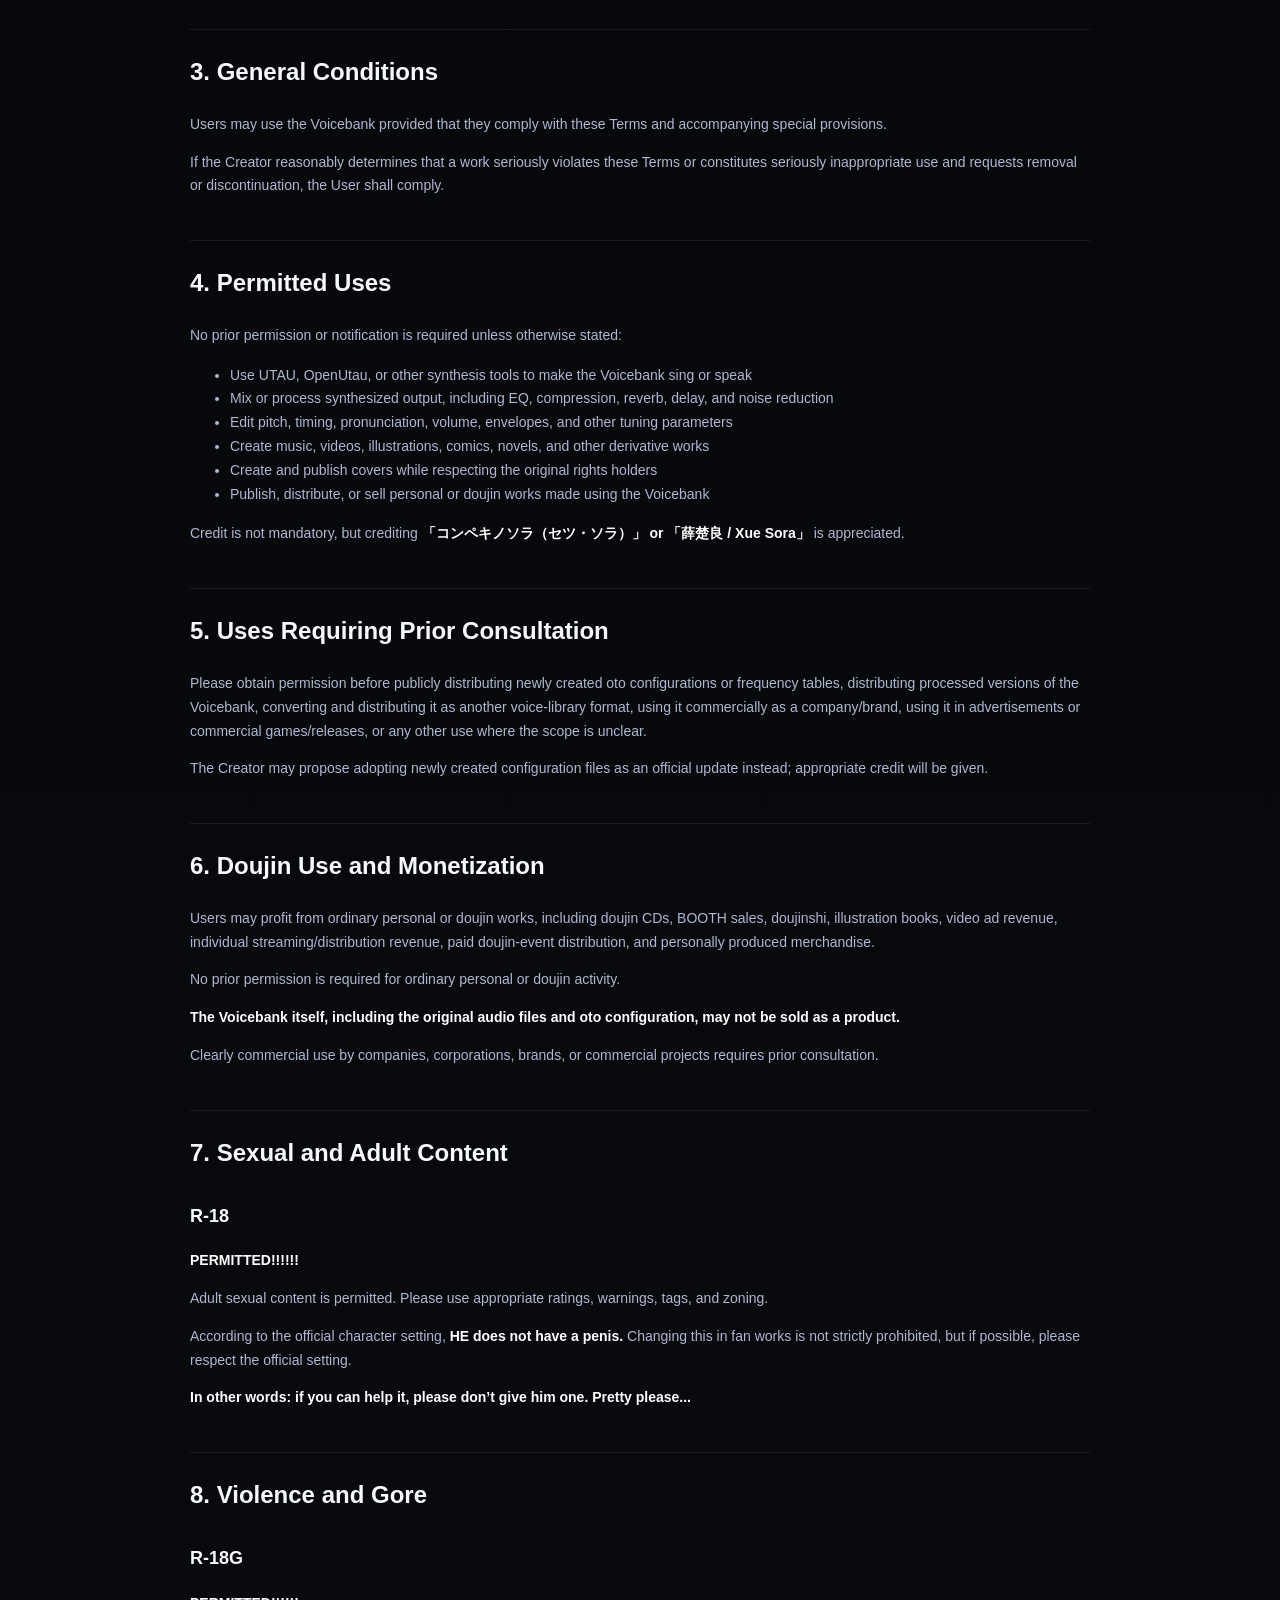
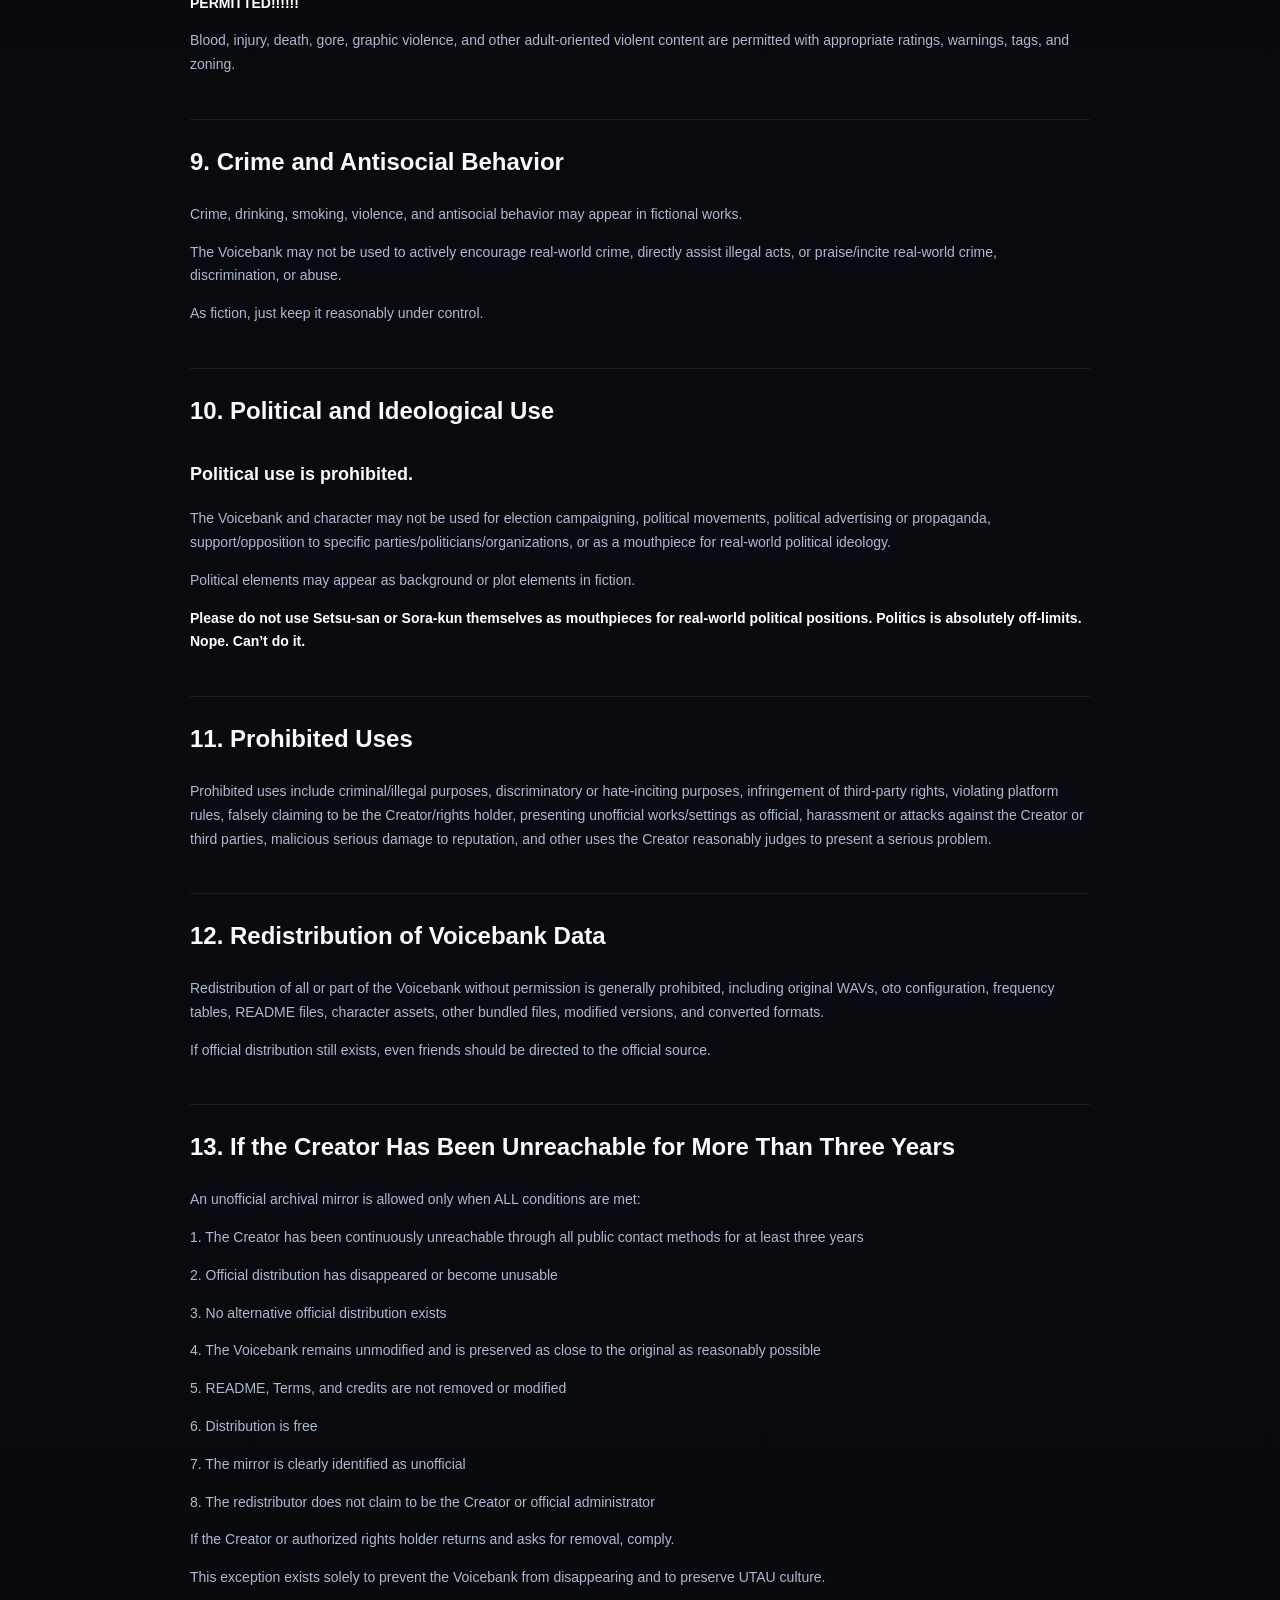
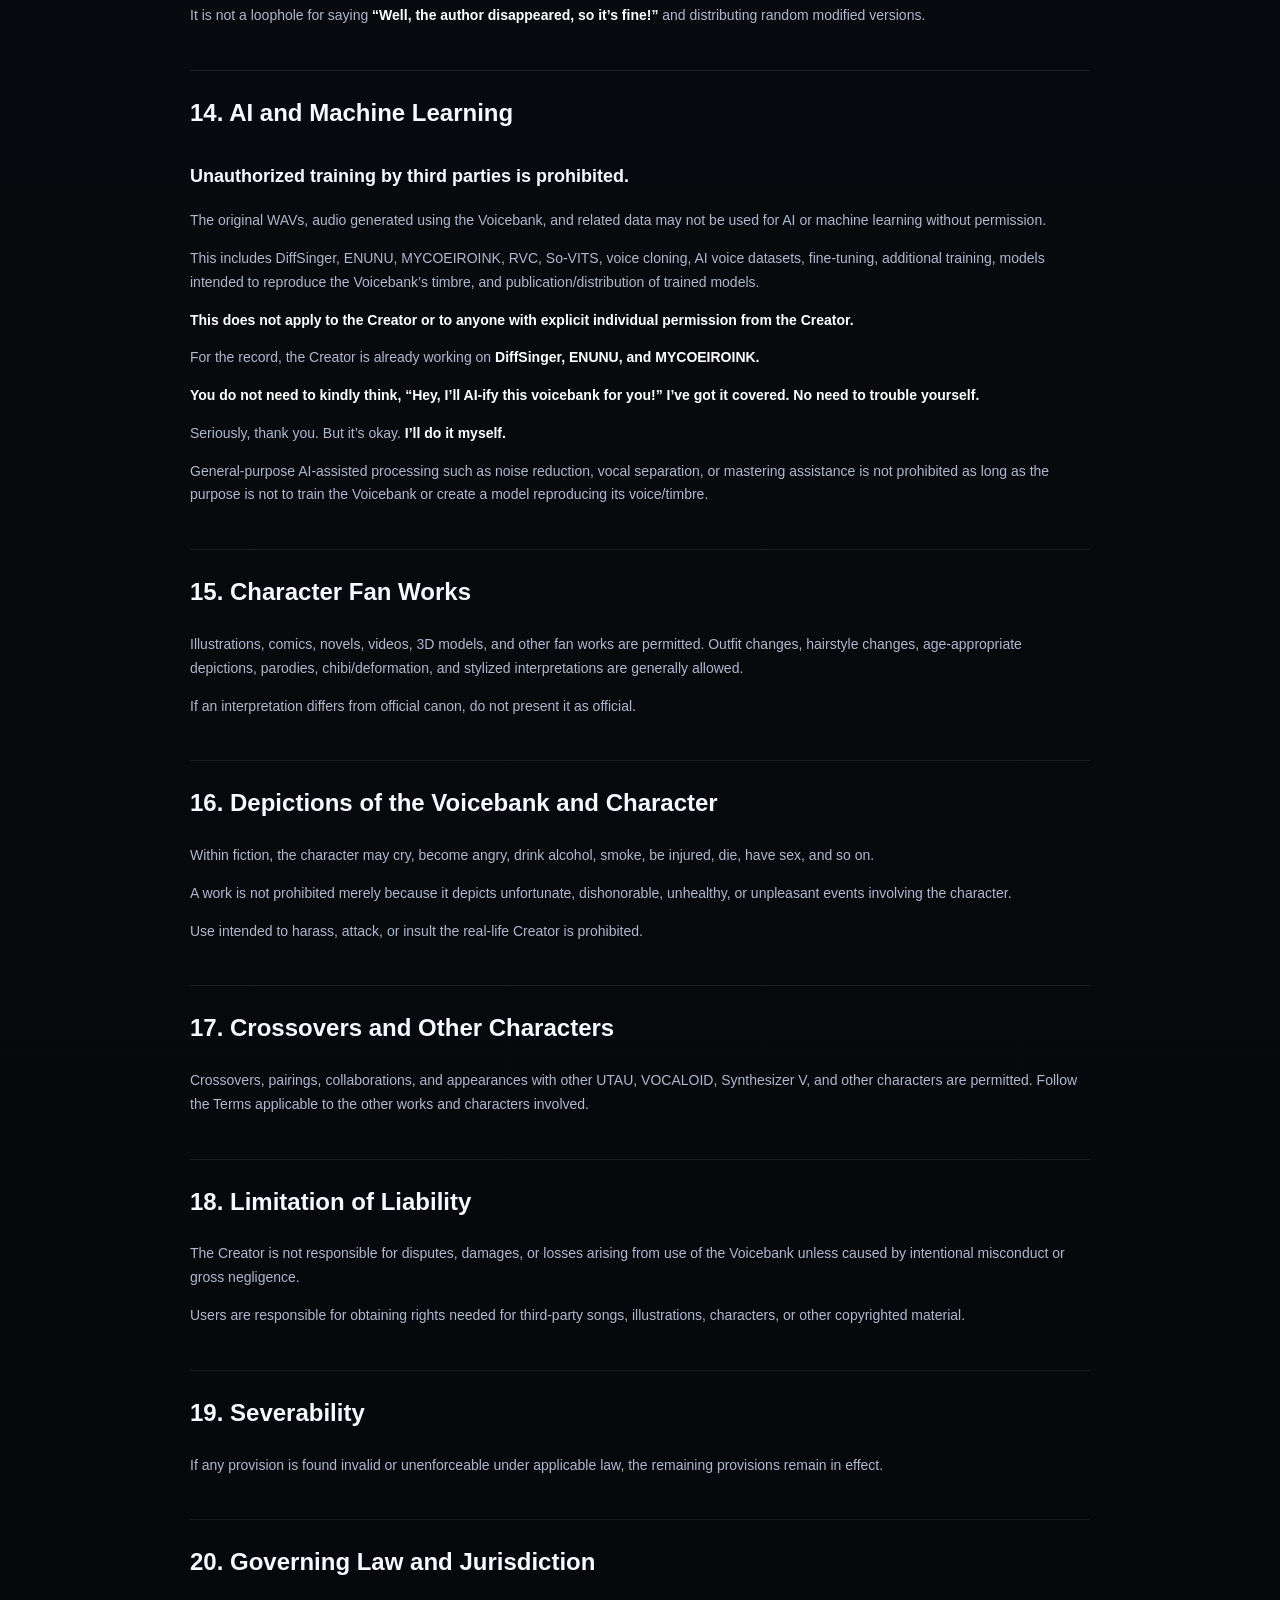
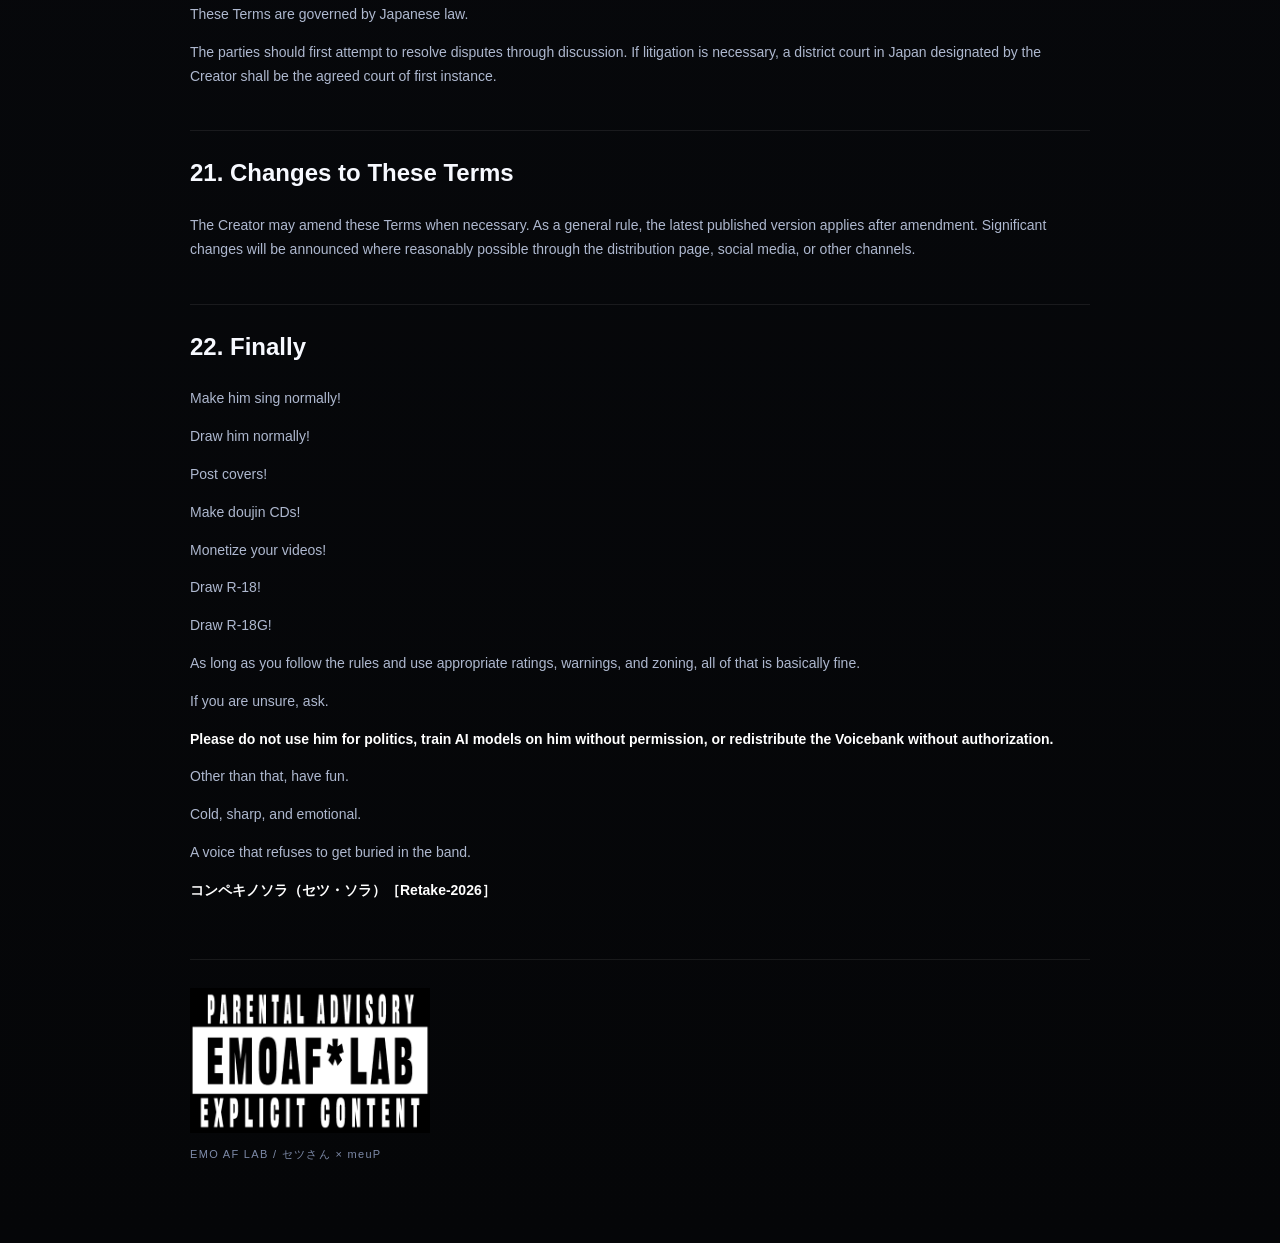
==== commit cf233f40: "we found some bugs-MeuP" ====
--- a/terms-en.html
+++ b/terms-en.html
@@ -161,7 +161,7 @@
 
 <div class="terms-duo-footer">
   <img class="terms-duo-logo" src="assets/emoaf-lab.png" alt="EMO AF LAB">
-  <p>EMO AF LAB / Setsu × meuP</p>
+  <p>EMO AF LAB / セツさん × meuP</p>
 </div>
 
 </div></div></body></html>
